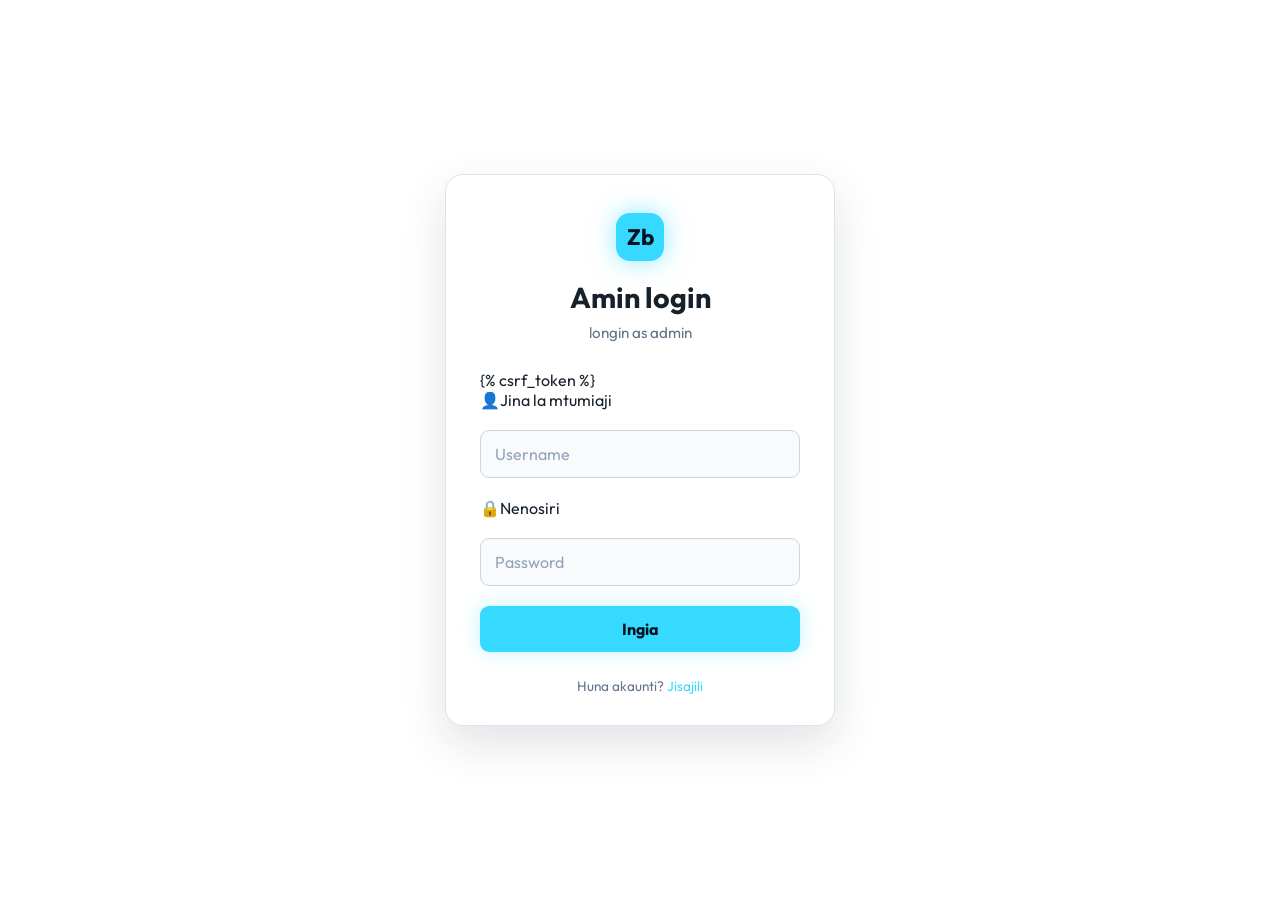
==== temlates/admin1.html @ 1a93faf2 "fronted" ====
<!DOCTYPE html>
<html lang="sw">
<head>
  <meta charset="UTF-8" />
  <meta name="viewport" content="width=device-width, initial-scale=1.0" />
  <title>Login Form</title>
   <link rel="stylesheet" href="../static/bootstrap-5.3.8/dist/css/bootstrap-grid.min.css">
  <link rel="stylesheet" href="../static/bootstrap-5.3.8/dist/js/bootstrap.bundle.min.js">
  <link rel="stylesheet" href="../static/admin_longin.css" />
</head>
<body>
  <main class="login-card">
    <div class="logo">Zb</div>
    <h1>Amin login</h1>
    <p class="subtitle">longin as admin</p>

    <form method="post">
      {% csrf_token %}
      <div>
        <label for="username"> 👤Jina la mtumiaji</label> <br><br>
            <input type="text" id="username" name="username" placeholder="Username" required /> <br> <br>

            <label for="password">🔒Nenosiri</label> <br><br>
            <input type="password" id="password" name="password" placeholder="Password" required />
        </div><br>

      <button type="submit">Ingia</button>
    </form>

    <p class="signup">Huna akaunti? <a href="#">Jisajili</a></p>
  </main>
</body>
</html>
---- static/admin_longin.css ----
@import url('https://fonts.googleapis.com/css2?family=Outfit:wght@400;500;600;700&display=swap');

:root {
  --background: #ffffff;
  --card: #ffffff;
  --text: #17212b;
  --muted: #64748b;
  --line: #cbd5e1;
  --accent: #36d9ff;
  --accent-dark: #0ea9db;
}

* {
  box-sizing: border-box;
}

body {
  min-height: 100vh;
  margin: 0;
  display: grid;
  place-items: center;
  padding: 24px;
  color: var(--text);
  font-family: 'Outfit', sans-serif;
  background: var(--background);
}

.login-card {
  width: min(100%, 390px);
  padding: 38px 34px 30px;
  text-align: center;
  background: var(--card);
  border: 1px solid #dbe3eb;
  border-radius: 18px;
  box-shadow: 0 18px 45px rgba(15, 23, 42, 0.12);
  animation: appear 0.7s ease-out both;
}

.logo {
  width: 48px;
  height: 48px;
  margin: 0 auto 18px;
  display: grid;
  place-items: center;
  color: #03121e;
  font-size: 1.4rem;
  font-weight: 700;
  border-radius: 14px;
  background: var(--accent);
  box-shadow: 0 0 24px rgba(54, 217, 255, 0.55);
}

h1 {
  margin: 0;
  font-size: 1.8rem;
  letter-spacing: 0;
}

.subtitle {
  margin: 8px 0 28px;
  color: var(--muted);
  font-size: 0.95rem;
}

form {
  text-align: left;
}

form > label {
  display: block;
  margin: 16px 0 8px;
  color: #334155;
  font-size: 0.88rem;
  font-weight: 500;
}

input[type='text'],
input[type='password'] {
  width: 100%;
  padding: 13px 14px;
  color: var(--text);
  font: inherit;
  background: #f8fafc;
  border: 1px solid var(--line);
  border-radius: 9px;
  outline: none;
  transition: border-color 0.2s, box-shadow 0.2s;
}

input::placeholder {
  color: #94a3b8;
}

input[type='email']:focus,
input[type='password']:focus {
  border-color: var(--accent);
  box-shadow: 0 0 0 3px rgba(54, 217, 255, 0.12);
}

.options {
  display: flex;
  align-items: center;
  justify-content: space-between;
  gap: 12px;
  margin: 16px 0 24px;
  color: var(--muted);
  font-size: 0.78rem;
}

.remember {
  display: flex;
  align-items: center;
  gap: 7px;
}

.remember input {
  accent-color: var(--accent);
}

a {
  color: var(--accent);
  text-decoration: none;
}

a:hover {
  text-decoration: underline;
}

button {
  width: 100%;
  padding: 13px;
  color: #03121e;
  font: inherit;
  font-weight: 700;
  background: var(--accent);
  border: 0;
  border-radius: 9px;
  cursor: pointer;
  box-shadow: 0 0 20px rgba(54, 217, 255, 0.3);
  transition: background 0.2s, transform 0.2s, box-shadow 0.2s;
}

button:hover {
  background: #7be8ff;
  box-shadow: 0 0 28px rgba(54, 217, 255, 0.5);
  transform: translateY(-2px);
}

.signup {
  margin: 25px 0 0;
  color: var(--muted);
  font-size: 0.85rem;
}

@keyframes appear {
  from {
    opacity: 0;
    transform: translateY(12px);
  }
  to {
    opacity: 1;
    transform: translateY(0);
  }
}

@media (max-width: 420px) {
  .login-card {
    padding: 30px 22px 25px;
  }

  .options {
    align-items: flex-start;
    flex-direction: column;
  }
}
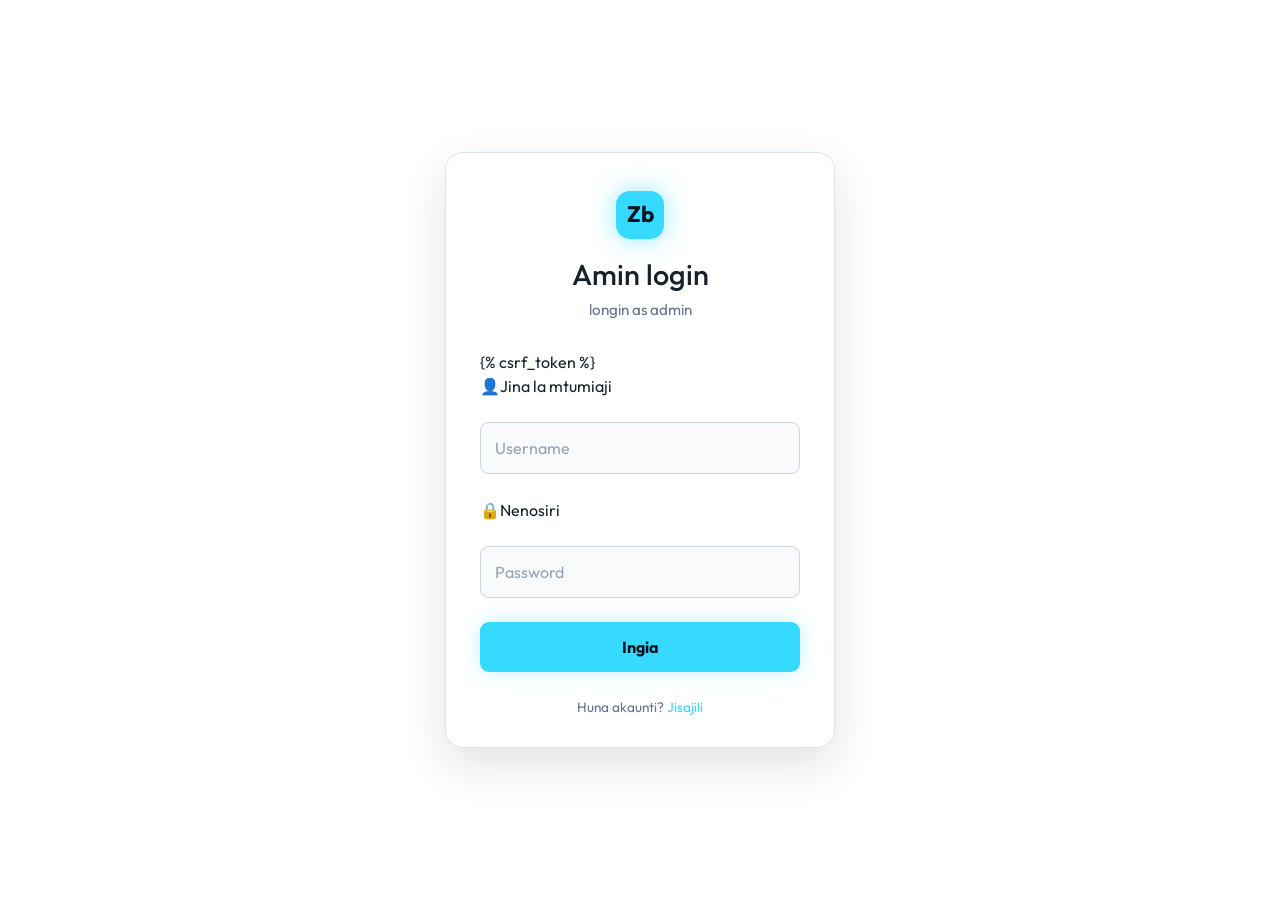
==== commit 18851524: "static" ====
--- a/temlates/admin1.html
+++ b/temlates/admin1.html
@@ -4,8 +4,8 @@
   <meta charset="UTF-8" />
   <meta name="viewport" content="width=device-width, initial-scale=1.0" />
   <title>Login Form</title>
-   <link rel="stylesheet" href="../static/bootstrap-5.3.8/dist/css/bootstrap-grid.min.css">
-  <link rel="stylesheet" href="../static/bootstrap-5.3.8/dist/js/bootstrap.bundle.min.js">
+   <link href="https://cdn.jsdelivr.net/npm/bootstrap@5.3.8/dist/css/bootstrap.min.css" rel="stylesheet">
+  <script src="https://cdn.jsdelivr.net/npm/bootstrap@5.3.8/dist/js/bootstrap.bundle.min.js"></script>
   <link rel="stylesheet" href="../static/admin_longin.css" />
 </head>
 <body>
